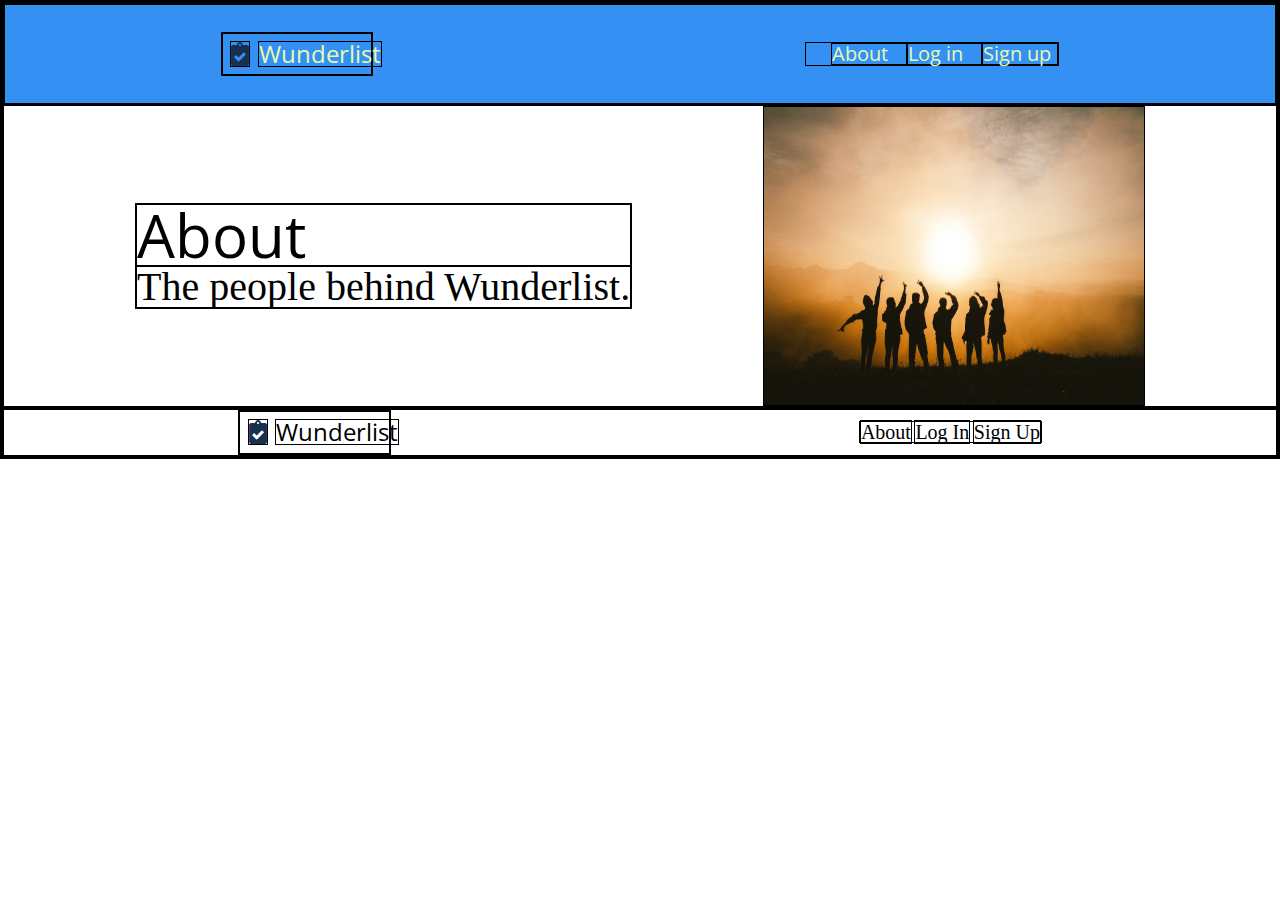
==== about.html @ 7cd80281 "about page created with navigation,footer, and header" ====
<!doctype html>

<html lang="en">
<head>
  <meta charset="utf-8">
  <meta name="viewport" content="width=device-width, initial-scale=1.0">
  <title>About</title>
  <link href="css/index.css" rel="stylesheet">
  <link href="https://cdnjs.cloudflare.com/ajax/libs/font-awesome/5.9.0/css/all.min.css" rel="stylesheet">
  <link href="https://fonts.googleapis.com/css?family=Nunito|Open+Sans&display=swap" rel="stylesheet">  
  <!--[if lt IE 9]>
    <script src="https://cdnjs.cloudflare.com/ajax/libs/html5shiv/3.7.3/html5shiv.js"></script>
  <![endif]-->
  </head>
<div class="container">
    <div class="sticky-nav">
        <div class="navcontainer">
            <div class="logo">
            <a href="index.html"><i class="fas fa-clipboard-check"></i><h1>Wunderlist</h1></a>
            </div>  
            <nav>
                <a href='#'>About</a>
                <a href='#'>Log in</a>
                <a href='#'>Sign up</a>
            </nav>
        </div>
    </div>
    <div class="about-header">
        <div class="about-info">
            <h1>About</h1>
            <p>The people behind Wunderlist.</p>
        </div>
        <img src="img/People.jpg" alt="The team that's on top of the world.">
    </div>
    <div class="mission">
        
    </div>
    <footer>
        <div class="logo">
            <a href="index.html"><i class="fas fa-clipboard-check"></i><h1>Wunderlist</h1></a>
        </div>
        <nav>
            <a href='#'>About</a>
            <a href='#'>Log In</a>
            <a href='#'>Sign Up</a>          
        </nav>
    </footer>
</div>
---- css/index.css ----
/* http://meyerweb.com/eric/tools/css/reset/ 
   v2.0 | 20110126
   License: none (public domain)
*/
html,
body,
div,
span,
applet,
object,
iframe,
h1,
h2,
h3,
h4,
h5,
h6,
p,
blockquote,
pre,
a,
abbr,
acronym,
address,
big,
cite,
code,
del,
dfn,
em,
img,
ins,
kbd,
q,
s,
samp,
small,
strike,
strong,
sub,
sup,
tt,
var,
b,
u,
i,
center,
dl,
dt,
dd,
ol,
ul,
li,
fieldset,
form,
label,
legend,
table,
caption,
tbody,
tfoot,
thead,
tr,
th,
td,
article,
aside,
canvas,
details,
embed,
figure,
figcaption,
footer,
header,
hgroup,
menu,
nav,
output,
ruby,
section,
summary,
time,
mark,
audio,
video {
  margin: 0;
  padding: 0;
  border: 0;
  font-size: 100%;
  font: inherit;
  vertical-align: baseline;
}
/* HTML5 display-role reset for older browsers */
article,
aside,
details,
figcaption,
figure,
footer,
header,
hgroup,
menu,
nav,
section {
  display: block;
}
body {
  line-height: 1;
}
ol,
ul {
  list-style: none;
}
blockquote,
q {
  quotes: none;
}
blockquote:before,
blockquote:after,
q:before,
q:after {
  content: '';
  content: none;
}
table {
  border-collapse: collapse;
  border-spacing: 0;
}
* {
  box-sizing: border-box;
}
html {
  font-size: 62.5%;
}
.container {
  width: 100%;
  margin: 0 auto;
}
h1,
h2,
h3,
h4,
h5 {
  font-family: 'Open Sans', sans-serif;
}
* {
  border: 1px black solid !important;
}
.sticky-nav {
  position: sticky;
  top: 0;
}
.navcontainer {
  display: flex;
  justify-content: space-around;
  align-items: center;
  width: 100%;
  height: 10rem;
  background-color: #3590F3;
}
.navcontainer nav {
  display: flex;
  justify-content: flex-end;
  align-items: center;
  width: 20%;
  font-size: 2rem;
  text-decoration: none;
}
.navcontainer nav a {
  width: 30%;
  text-decoration: none;
  color: #E6F9AF;
  font-family: 'Open Sans', sans-serif;
}
.navcontainer .logo {
  width: 12%;
}
.navcontainer .logo h1 {
  font-size: x-large;
  color: #E6F9AF;
}
.navcontainer .logo a {
  text-decoration: none;
  display: flex;
  justify-content: space-evenly;
  align-items: center;
  font-family: 'Open Sans', sans-serif;
}
.navcontainer .logo i {
  color: #18314F;
  margin: 5%;
  font-size: x-large;
}
footer {
  display: flex;
  justify-content: space-around;
  align-items: center;
}
footer a {
  font-size: 2rem;
  text-decoration: none;
  color: black;
}
footer .logo {
  width: 12%;
}
footer .logo h1 {
  font-size: x-large;
  color: black;
}
footer .logo a {
  text-decoration: none;
  display: flex;
  justify-content: space-evenly;
  align-items: center;
  font-family: 'Open Sans', sans-serif;
}
footer .logo i {
  color: #18314F;
  margin: 5%;
  font-size: x-large;
}
header {
  display: flex;
  flex-direction: column;
  align-items: center;
  background-color: #EFF6E0;
}
header h1 {
  font-size: 5rem;
  padding: 5%;
  color: black;
  font-family: 'Open Sans', sans-serif;
}
header img {
  width: 70%;
}
.about {
  display: flex;
  justify-content: space-evenly;
  align-items: center;
  background-color: #A3BCF9;
  padding: 2%;
}
.about img {
  width: 20%;
}
.about h2 {
  font-size: 4rem;
  width: 40%;
}
.info {
  display: flex;
  justify-content: space-evenly;
  align-items: center;
  background-color: #7D82B8;
}
.info img {
  width: 20%;
}
.info h2 {
  font-size: 4rem;
  width: 40%;
}
.schedule {
  display: flex;
  justify-content: space-evenly;
  align-items: center;
}
.schedule img {
  width: 15%;
}
.schedule h2 {
  font-size: 4rem;
  width: 40%;
}
.display {
  display: flex;
  justify-content: space-evenly;
  align-items: center;
  background-color: #335C81;
}
.display img {
  width: 20%;
  height: 26rem;
}
.display h2 {
  font-size: 4rem;
  width: 40%;
}
.sign-up {
  display: flex;
  flex-direction: column;
  align-items: center;
  background-color: #A3BCF9;
}
.sign-up h2 {
  font-size: 4rem;
  width: 45%;
  padding: 4%;
}
.sign-up button {
  background-color: #335C81;
  width: 10%;
  color: white;
  font-size: 2rem;
  border-radius: 5px;
  height: 4rem;
}
.about-header {
  display: flex;
  justify-content: space-evenly;
  align-items: center;
}
.about-header .about-info h1 {
  font-size: 6rem;
}
.about-header .about-info p {
  font-size: 4rem;
}
.about-header img {
  width: 30%;
  height: 30rem;
}
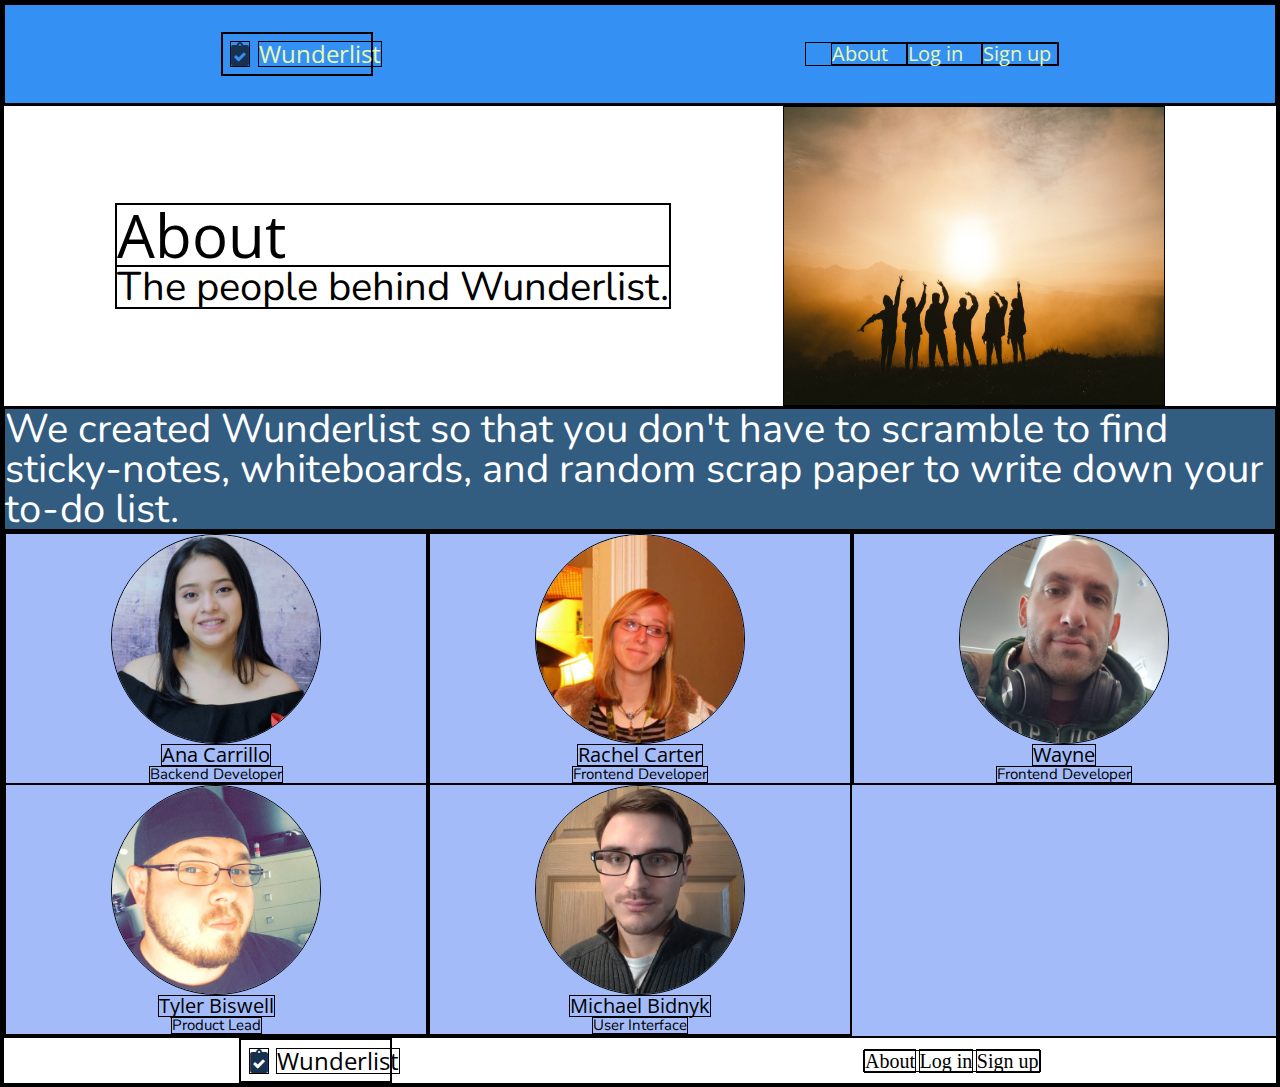
==== commit 602deb78: "about page team member images and descriptions added" ====
--- a/about.html
+++ b/about.html
@@ -33,7 +33,40 @@
         <img src="img/People.jpg" alt="The team that's on top of the world.">
     </div>
     <div class="mission">
-        
+        <p>We created Wunderlist so that you don't have to scramble to find sticky-notes, whiteboards, and random scrap paper to write down your to-do list.</p>
+    </div>
+    <div class="team">
+        <div class="content1">
+        <div class="box">
+        <img src="img/Ana.jpeg" alt="Our team member Ana">
+        <h3>Ana Carrillo</h3>
+        <p>Backend Developer</p>
+        </div>
+        <div class="box">
+        <img src="img/Tyler.png" alt="Our team member Tyler">
+        <h3>Tyler Biswell</h3>
+        <p>Product Lead</p>
+        </div>
+        </div>
+        <div class="content2">
+        <div class="box">
+        <img src="img/Rachel.jpeg" alt="Our team member Rachel">
+        <h3>Rachel Carter</h3>
+        <p>Frontend Developer</p>
+        </div>
+        <div class="box">
+        <img src="img/mike.jpeg" alt="Our team member Mike">
+        <h3>Michael Bidnyk</h3>
+        <p>User Interface</p>
+        </div>
+        </div>
+        <div class="content3">
+        <div class="box">
+        <img src="img/Wayne.jpeg" alt="Our team member Wayne">
+        <h3>Wayne</h3>
+        <p>Frontend Developer</p>
+        </div>
+        </div>
     </div>
     <footer>
         <div class="logo">
@@ -41,8 +74,8 @@
         </div>
         <nav>
             <a href='#'>About</a>
-            <a href='#'>Log In</a>
-            <a href='#'>Sign Up</a>          
+            <a href='#'>Log in</a>
+            <a href='#'>Sign up</a>          
         </nav>
     </footer>
 </div>--- a/css/index.css
+++ b/css/index.css
@@ -143,6 +143,9 @@
 h5 {
   font-family: 'Open Sans', sans-serif;
 }
+p {
+  font-family: 'Nunito', sans-serif;
+}
 * {
   border: 1px black solid !important;
 }
@@ -322,3 +325,32 @@
   width: 30%;
   height: 30rem;
 }
+.mission {
+  background-color: #335C81;
+}
+.mission p {
+  color: white;
+  font-size: 4rem;
+}
+.team {
+  background-color: #A3BCF9;
+  display: flex;
+  justify-content: space-evenly;
+  align-items: flex-start;
+  width: 100%;
+}
+.team .box {
+  display: flex;
+  flex-direction: column;
+  align-items: center;
+}
+.team .box img {
+  width: 50%;
+  border-radius: 30rem;
+}
+.team .box h3 {
+  font-size: 2rem;
+}
+.team .box p {
+  font-size: 1.5rem;
+}
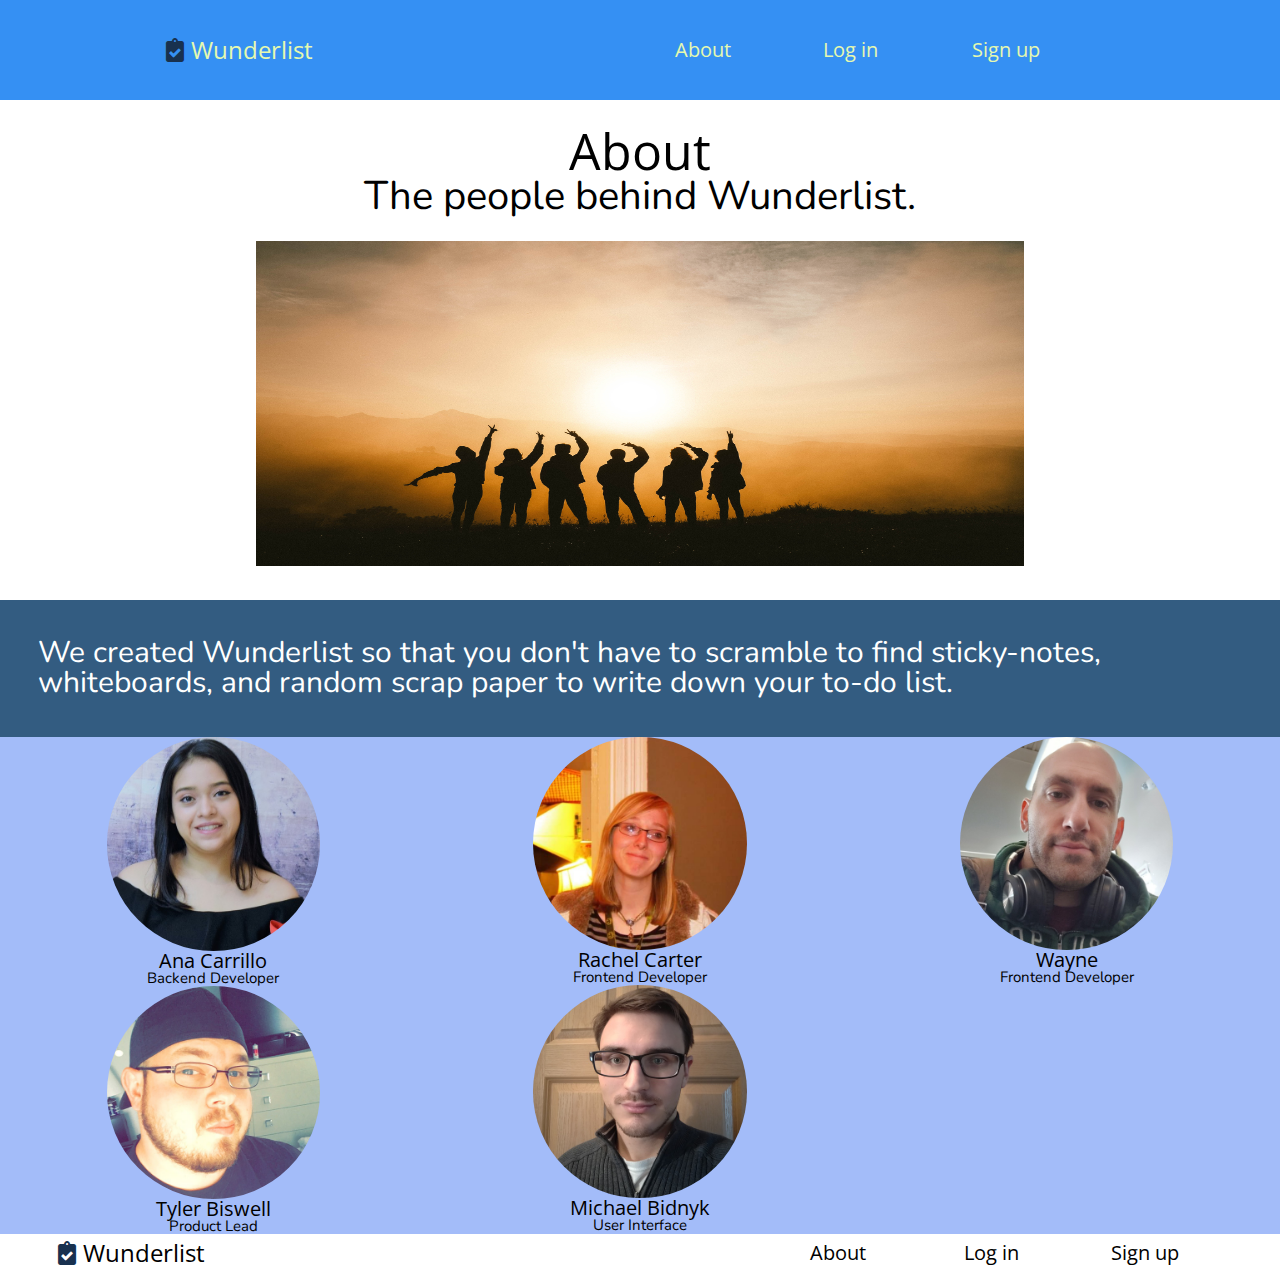
==== commit e9a34379: "responsiveness added to about page and additional styling to home page" ====
--- a/about.html
+++ b/about.html
@@ -69,11 +69,10 @@
         </div>
     </div>
     <footer>
-        <div class="logo">
+
             <a href="index.html"><i class="fas fa-clipboard-check"></i><h1>Wunderlist</h1></a>
-        </div>
         <nav>
-            <a href='#'>About</a>
+            <a href='about.html'>About</a>
             <a href='#'>Log in</a>
             <a href='#'>Sign up</a>          
         </nav>
--- a/css/index.css
+++ b/css/index.css
@@ -146,9 +146,6 @@
 p {
   font-family: 'Nunito', sans-serif;
 }
-* {
-  border: 1px black solid !important;
-}
 .sticky-nav {
   position: sticky;
   top: 0;
@@ -161,22 +158,39 @@
   height: 10rem;
   background-color: #3590F3;
 }
+@media (max-width: 600px) {
+  .navcontainer {
+    display: flex;
+    flex-direction: column;
+    align-items: center;
+  }
+}
 .navcontainer nav {
   display: flex;
   justify-content: flex-end;
   align-items: center;
-  width: 20%;
+  width: 40%;
   font-size: 2rem;
   text-decoration: none;
 }
+@media (max-width: 600px) {
+  .navcontainer nav {
+    width: 100%;
+  }
+}
 .navcontainer nav a {
-  width: 30%;
+  width: 29%;
   text-decoration: none;
   color: #E6F9AF;
   font-family: 'Open Sans', sans-serif;
 }
 .navcontainer .logo {
-  width: 12%;
+  width: 10%;
+}
+@media (max-width: 600px) {
+  .navcontainer .logo {
+    width: 30%;
+  }
 }
 .navcontainer .logo h1 {
   font-size: x-large;
@@ -196,44 +210,80 @@
 }
 footer {
   display: flex;
-  justify-content: space-around;
-  align-items: center;
-}
-footer a {
+  justify-content: center;
+  align-items: center;
+}
+@media (max-width: 600px) {
+  footer {
+    display: flex;
+    flex-direction: column-reverse;
+    align-items: center;
+  }
+}
+footer nav {
+  width: 80%;
+  display: flex;
+  justify-content: flex-end;
+  align-items: center;
+}
+@media (max-width: 600px) {
+  footer nav {
+    display: flex;
+    justify-content: space-evenly;
+    align-items: center;
+    width: 100%;
+  }
+}
+footer nav a {
   font-size: 2rem;
   text-decoration: none;
   color: black;
-}
-footer .logo {
-  width: 12%;
-}
-footer .logo h1 {
+  width: 15%;
+}
+@media (max-width: 600px) {
+  footer nav a {
+    width: 30%;
+  }
+}
+footer a {
+  display: flex;
+  justify-content: center;
+  align-items: center;
+  text-decoration: none;
+  font-family: 'Open Sans', sans-serif;
+}
+footer a i {
+  color: #18314F;
+  font-size: x-large;
+  margin: 5%;
+}
+footer a h1 {
   font-size: x-large;
   color: black;
 }
-footer .logo a {
-  text-decoration: none;
-  display: flex;
-  justify-content: space-evenly;
-  align-items: center;
+header {
+  display: flex;
+  flex-direction: column;
+  align-items: center;
+  background-color: #EFF6E0;
+}
+header .title {
+  width: 100%;
+  display: flex;
+  justify-content: center;
+  align-items: center;
+  background-color: #18314F;
+}
+header .title h1 {
+  font-size: 4rem;
+  padding: 5%;
+  color: #EFF6E0;
   font-family: 'Open Sans', sans-serif;
 }
-footer .logo i {
-  color: #18314F;
-  margin: 5%;
-  font-size: x-large;
-}
-header {
-  display: flex;
-  flex-direction: column;
-  align-items: center;
-  background-color: #EFF6E0;
-}
-header h1 {
-  font-size: 5rem;
-  padding: 5%;
-  color: black;
-  font-family: 'Open Sans', sans-serif;
+@media (max-width: 600px) {
+  header .title h1 {
+    font-size: 2rem;
+  }
 }
 header img {
   width: 70%;
@@ -245,52 +295,126 @@
   background-color: #A3BCF9;
   padding: 2%;
 }
+@media (max-width: 600px) {
+  .about {
+    display: flex;
+    flex-direction: column;
+    align-items: center;
+  }
+}
 .about img {
-  width: 20%;
+  width: 30%;
+}
+@media (max-width: 600px) {
+  .about img {
+    width: 70%;
+  }
 }
 .about h2 {
-  font-size: 4rem;
-  width: 40%;
+  font-size: 3.5rem;
+  width: 50%;
+}
+@media (max-width: 600px) {
+  .about h2 {
+    font-size: 2rem;
+    width: 80%;
+  }
 }
 .info {
   display: flex;
   justify-content: space-evenly;
   align-items: center;
   background-color: #7D82B8;
+}
+@media (max-width: 600px) {
+  .info {
+    display: flex;
+    flex-direction: column-reverse;
+    align-items: center;
+  }
 }
 .info img {
   width: 20%;
 }
+@media (max-width: 600px) {
+  .info img {
+    width: 70%;
+  }
+}
 .info h2 {
-  font-size: 4rem;
+  color: #EFF6E0;
+  font-size: 3.5rem;
   width: 40%;
 }
+@media (max-width: 600px) {
+  .info h2 {
+    font-size: 2rem;
+    width: 80%;
+  }
+}
 .schedule {
   display: flex;
   justify-content: space-evenly;
   align-items: center;
+}
+@media (max-width: 600px) {
+  .schedule {
+    display: flex;
+    flex-direction: column;
+    align-items: center;
+  }
 }
 .schedule img {
   width: 15%;
 }
+@media (max-width: 600px) {
+  .schedule img {
+    width: 70%;
+  }
+}
 .schedule h2 {
-  font-size: 4rem;
+  font-size: 3.5rem;
   width: 40%;
 }
+@media (max-width: 600px) {
+  .schedule h2 {
+    font-size: 2rem;
+    width: 80%;
+  }
+}
 .display {
   display: flex;
   justify-content: space-evenly;
   align-items: center;
   background-color: #335C81;
+}
+@media (max-width: 600px) {
+  .display {
+    display: flex;
+    flex-direction: column-reverse;
+    align-items: center;
+  }
 }
 .display img {
   width: 20%;
   height: 26rem;
 }
+@media (max-width: 600px) {
+  .display img {
+    width: 70%;
+  }
+}
 .display h2 {
-  font-size: 4rem;
+  color: #EFF6E0;
+  font-size: 3.5rem;
   width: 40%;
 }
+@media (max-width: 600px) {
+  .display h2 {
+    font-size: 2rem;
+    width: 80%;
+  }
+}
 .sign-up {
   display: flex;
   flex-direction: column;
@@ -298,39 +422,86 @@
   background-color: #A3BCF9;
 }
 .sign-up h2 {
-  font-size: 4rem;
-  width: 45%;
-  padding: 4%;
+  margin: 2%;
+  display: flex;
+  justify-content: center;
+  align-items: center;
+  font-size: 3.5rem;
+  width: 100%;
+}
+@media (max-width: 600px) {
+  .sign-up h2 {
+    font-size: 3rem;
+  }
 }
 .sign-up button {
+  margin: 2%;
   background-color: #335C81;
-  width: 10%;
+  width: 15%;
   color: white;
   font-size: 2rem;
   border-radius: 5px;
-  height: 4rem;
+  height: 5rem;
+}
+@media (max-width: 600px) {
+  .sign-up button {
+    background-color: #335C81;
+    width: 50%;
+    color: white;
+    font-size: 2rem;
+    border-radius: 5px;
+    height: 5rem;
+  }
 }
 .about-header {
   display: flex;
-  justify-content: space-evenly;
-  align-items: center;
+  flex-direction: column;
+  align-items: center;
+  height: 50rem;
+}
+.about-header .about-info {
+  display: flex;
+  flex-direction: column;
+  align-items: center;
+  padding: 2%;
 }
 .about-header .about-info h1 {
-  font-size: 6rem;
+  font-size: 5rem;
+}
+@media (max-width: 600px) {
+  .about-header .about-info h1 {
+    font-size: 4rem;
+  }
 }
 .about-header .about-info p {
   font-size: 4rem;
 }
+@media (max-width: 600px) {
+  .about-header .about-info p {
+    font-size: 3rem;
+  }
+}
 .about-header img {
-  width: 30%;
-  height: 30rem;
+  width: 60%;
+  height: 65%;
+}
+@media (max-width: 600px) {
+  .about-header img {
+    width: 100%;
+  }
 }
 .mission {
   background-color: #335C81;
 }
 .mission p {
+  padding: 3%;
   color: white;
-  font-size: 4rem;
+  font-size: 3rem;
+}
+@media (max-width: 600px) {
+  .mission p {
+    font-size: 2.5rem;
+  }
 }
 .team {
   background-color: #A3BCF9;
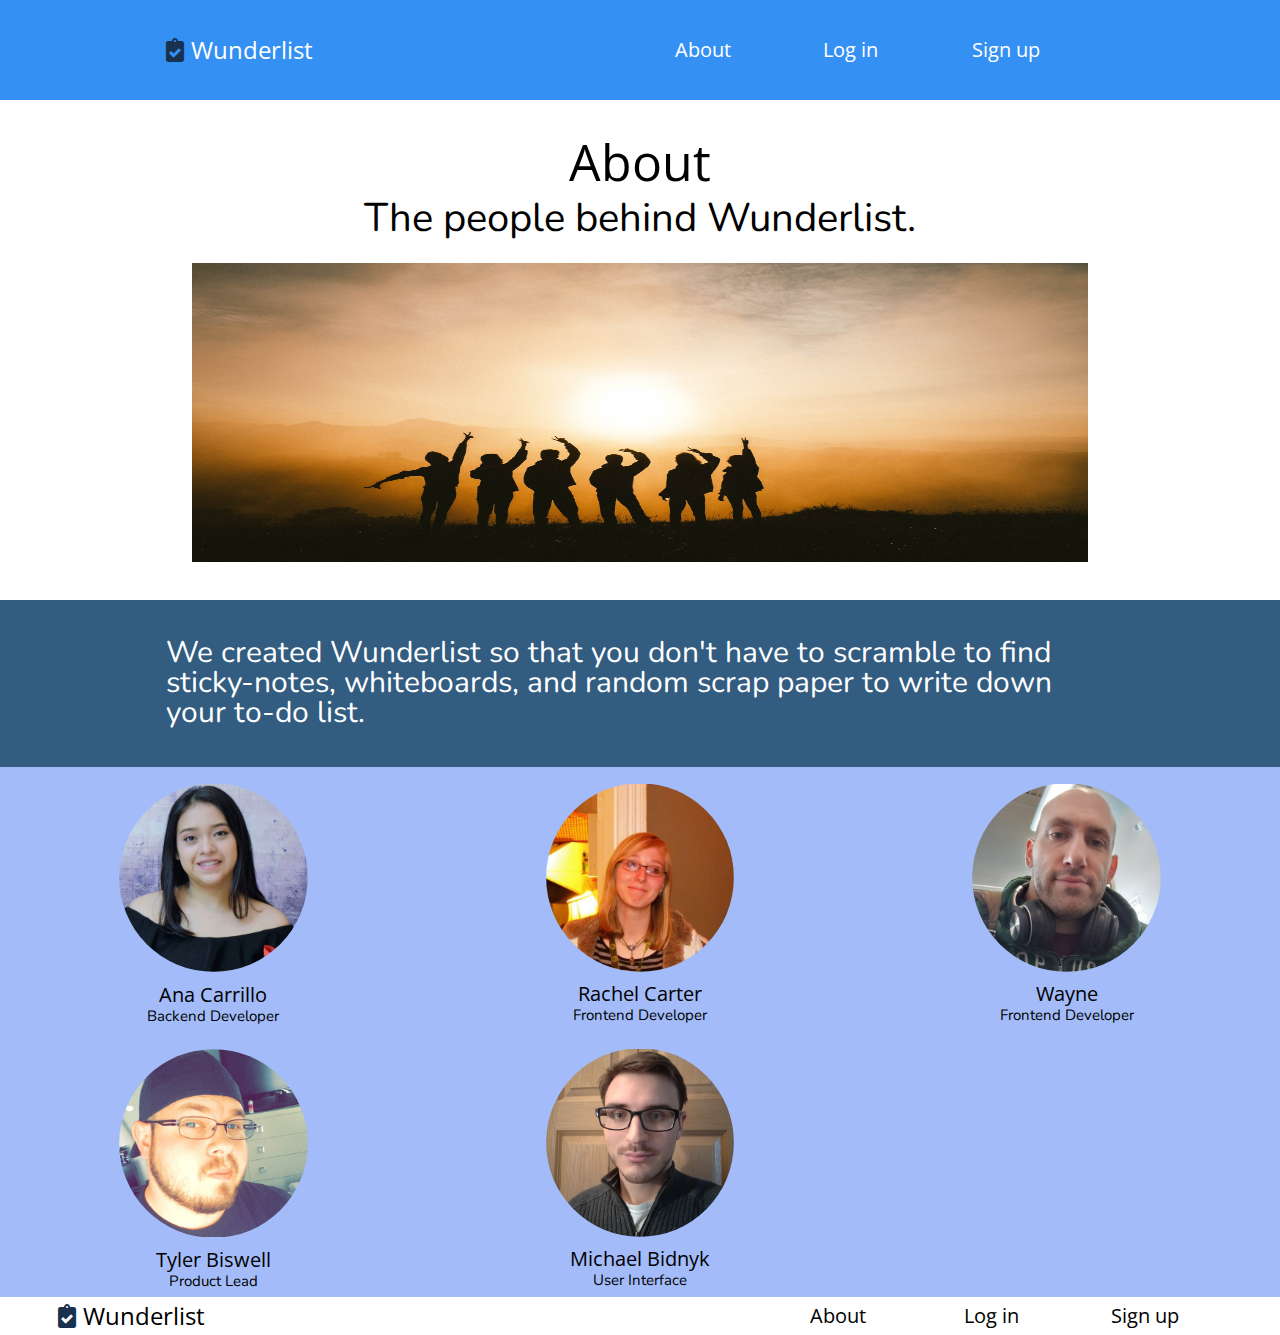
==== commit 12c47316: "sign up link" ====
--- a/about.html
+++ b/about.html
@@ -19,9 +19,9 @@
             <a href="index.html"><i class="fas fa-clipboard-check"></i><h1>Wunderlist</h1></a>
             </div>  
             <nav>
-                <a href='#'>About</a>
-                <a href='#'>Log in</a>
-                <a href='#'>Sign up</a>
+                <a href='about.html'>About</a>
+                <a href='https://fe-cweacp4e4.now.sh/login'>Log in</a>
+                <a href='https://fe-cweacp4e4.now.sh/ '>Sign up</a>
             </nav>
         </div>
     </div>
@@ -73,8 +73,8 @@
             <a href="index.html"><i class="fas fa-clipboard-check"></i><h1>Wunderlist</h1></a>
         <nav>
             <a href='about.html'>About</a>
-            <a href='#'>Log in</a>
-            <a href='#'>Sign up</a>          
+            <a href='https://fe-cweacp4e4.now.sh/login'>Log in</a>
+            <a href='https://fe-cweacp4e4.now.sh/ '>Sign up</a>          
         </nav>
     </footer>
 </div>--- a/css/index.css
+++ b/css/index.css
@@ -181,8 +181,11 @@
 .navcontainer nav a {
   width: 29%;
   text-decoration: none;
-  color: #E6F9AF;
+  color: white;
   font-family: 'Open Sans', sans-serif;
+}
+.navcontainer nav a:hover {
+  color: #18314F;
 }
 .navcontainer .logo {
   width: 10%;
@@ -194,7 +197,7 @@
 }
 .navcontainer .logo h1 {
   font-size: x-large;
-  color: #E6F9AF;
+  color: white;
 }
 .navcontainer .logo a {
   text-decoration: none;
@@ -240,6 +243,9 @@
   color: black;
   width: 15%;
 }
+footer nav a:hover {
+  color: #3590F3;
+}
 @media (max-width: 600px) {
   footer nav a {
     width: 30%;
@@ -265,19 +271,20 @@
   display: flex;
   flex-direction: column;
   align-items: center;
-  background-color: #EFF6E0;
+  background-color: white;
+  height: 20%;
 }
 header .title {
   width: 100%;
   display: flex;
   justify-content: center;
   align-items: center;
-  background-color: #18314F;
+  background-color: #335C81;
 }
 header .title h1 {
   font-size: 4rem;
-  padding: 5%;
-  color: #EFF6E0;
+  padding: 3%;
+  color: white;
   font-family: 'Open Sans', sans-serif;
 }
 @media (max-width: 600px) {
@@ -286,14 +293,15 @@
   }
 }
 header img {
-  width: 70%;
+  height: 10%;
+  margin: 2% 0;
+  width: 73%;
 }
 .about {
   display: flex;
   justify-content: space-evenly;
   align-items: center;
   background-color: #A3BCF9;
-  padding: 2%;
 }
 @media (max-width: 600px) {
   .about {
@@ -303,16 +311,16 @@
   }
 }
 .about img {
-  width: 30%;
+  width: 20%;
 }
 @media (max-width: 600px) {
   .about img {
-    width: 70%;
+    width: 60%;
   }
 }
 .about h2 {
   font-size: 3.5rem;
-  width: 50%;
+  width: 40%;
 }
 @media (max-width: 600px) {
   .about h2 {
@@ -342,7 +350,7 @@
   }
 }
 .info h2 {
-  color: #EFF6E0;
+  color: white;
   font-size: 3.5rem;
   width: 40%;
 }
@@ -365,7 +373,7 @@
   }
 }
 .schedule img {
-  width: 15%;
+  width: 20%;
 }
 @media (max-width: 600px) {
   .schedule img {
@@ -405,7 +413,7 @@
   }
 }
 .display h2 {
-  color: #EFF6E0;
+  color: white;
   font-size: 3.5rem;
   width: 40%;
 }
@@ -442,6 +450,9 @@
   font-size: 2rem;
   border-radius: 5px;
   height: 5rem;
+}
+.sign-up button:hover {
+  background-color: #4176a6;
 }
 @media (max-width: 600px) {
   .sign-up button {
@@ -452,6 +463,9 @@
     border-radius: 5px;
     height: 5rem;
   }
+  .sign-up button:hover {
+    background-color: #4176a6;
+  }
 }
 .about-header {
   display: flex;
@@ -467,6 +481,7 @@
 }
 .about-header .about-info h1 {
   font-size: 5rem;
+  padding: 2%;
 }
 @media (max-width: 600px) {
   .about-header .about-info h1 {
@@ -482,8 +497,9 @@
   }
 }
 .about-header img {
-  width: 60%;
-  height: 65%;
+  width: 70%;
+  height: 70%;
+  padding-bottom: 4%;
 }
 @media (max-width: 600px) {
   .about-header img {
@@ -492,8 +508,12 @@
 }
 .mission {
   background-color: #335C81;
+  display: flex;
+  justify-content: center;
+  align-items: center;
 }
 .mission p {
+  width: 80%;
   padding: 3%;
   color: white;
   font-size: 3rem;
@@ -510,17 +530,25 @@
   align-items: flex-start;
   width: 100%;
 }
+@media (max-width: 600px) {
+  .team {
+    display: inline-block;
+  }
+}
 .team .box {
   display: flex;
   flex-direction: column;
   align-items: center;
+  padding: 2%;
 }
 .team .box img {
   width: 50%;
   border-radius: 30rem;
+  padding: 2%;
 }
 .team .box h3 {
   font-size: 2rem;
+  padding: 1%;
 }
 .team .box p {
   font-size: 1.5rem;
